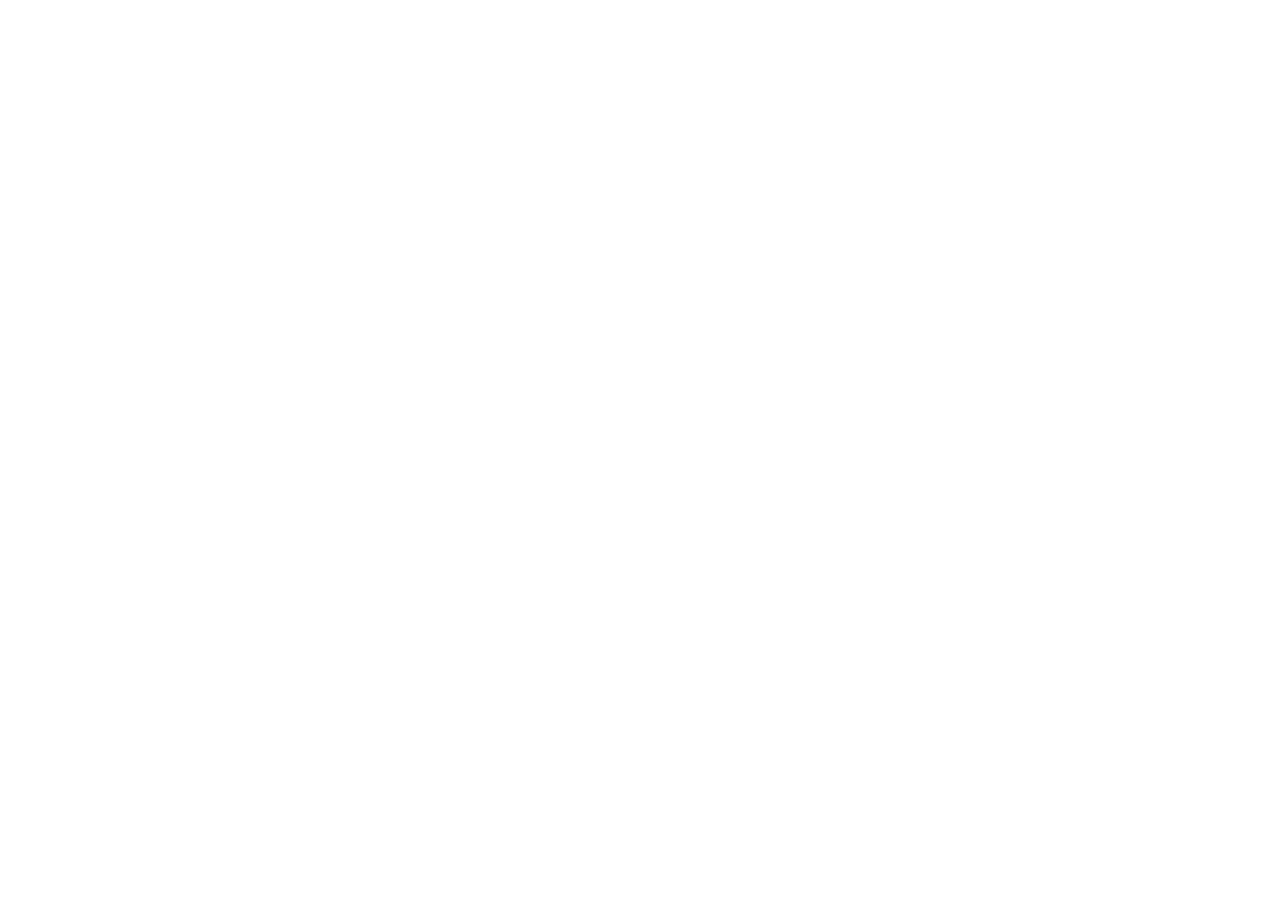
==== rock-paper-scissors.html @ cd923a7a "Add script links, first commit." ====
<!DOCTYPE html>
<html lang="en">
<head>
  <meta charset="UTF-8">
  <meta http-equiv="X-UA-Compatible" content="IE=edge">
  <meta name="viewport" content="width=device-width, initial-scale=1.0">
  <title>Document</title>
</head>
<body>
  <script src="./script.js"></script>
</body>
</html>
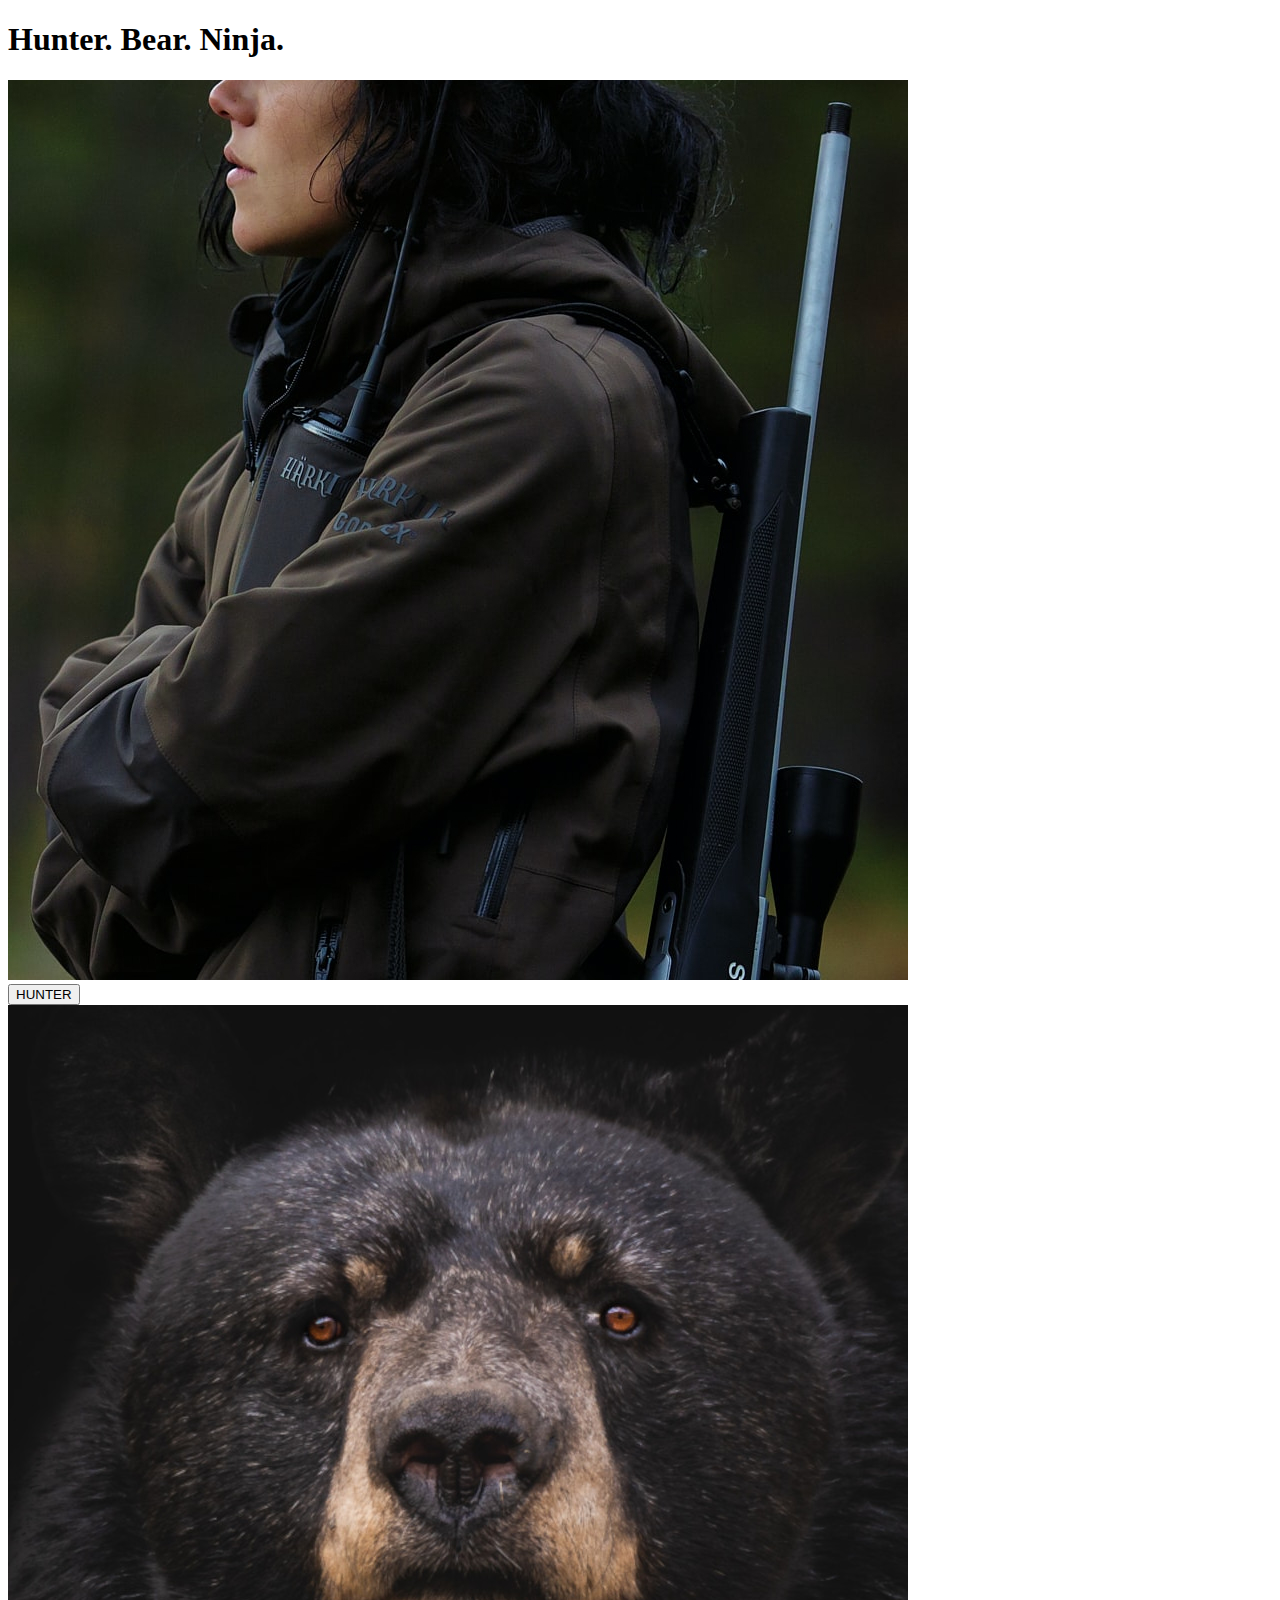
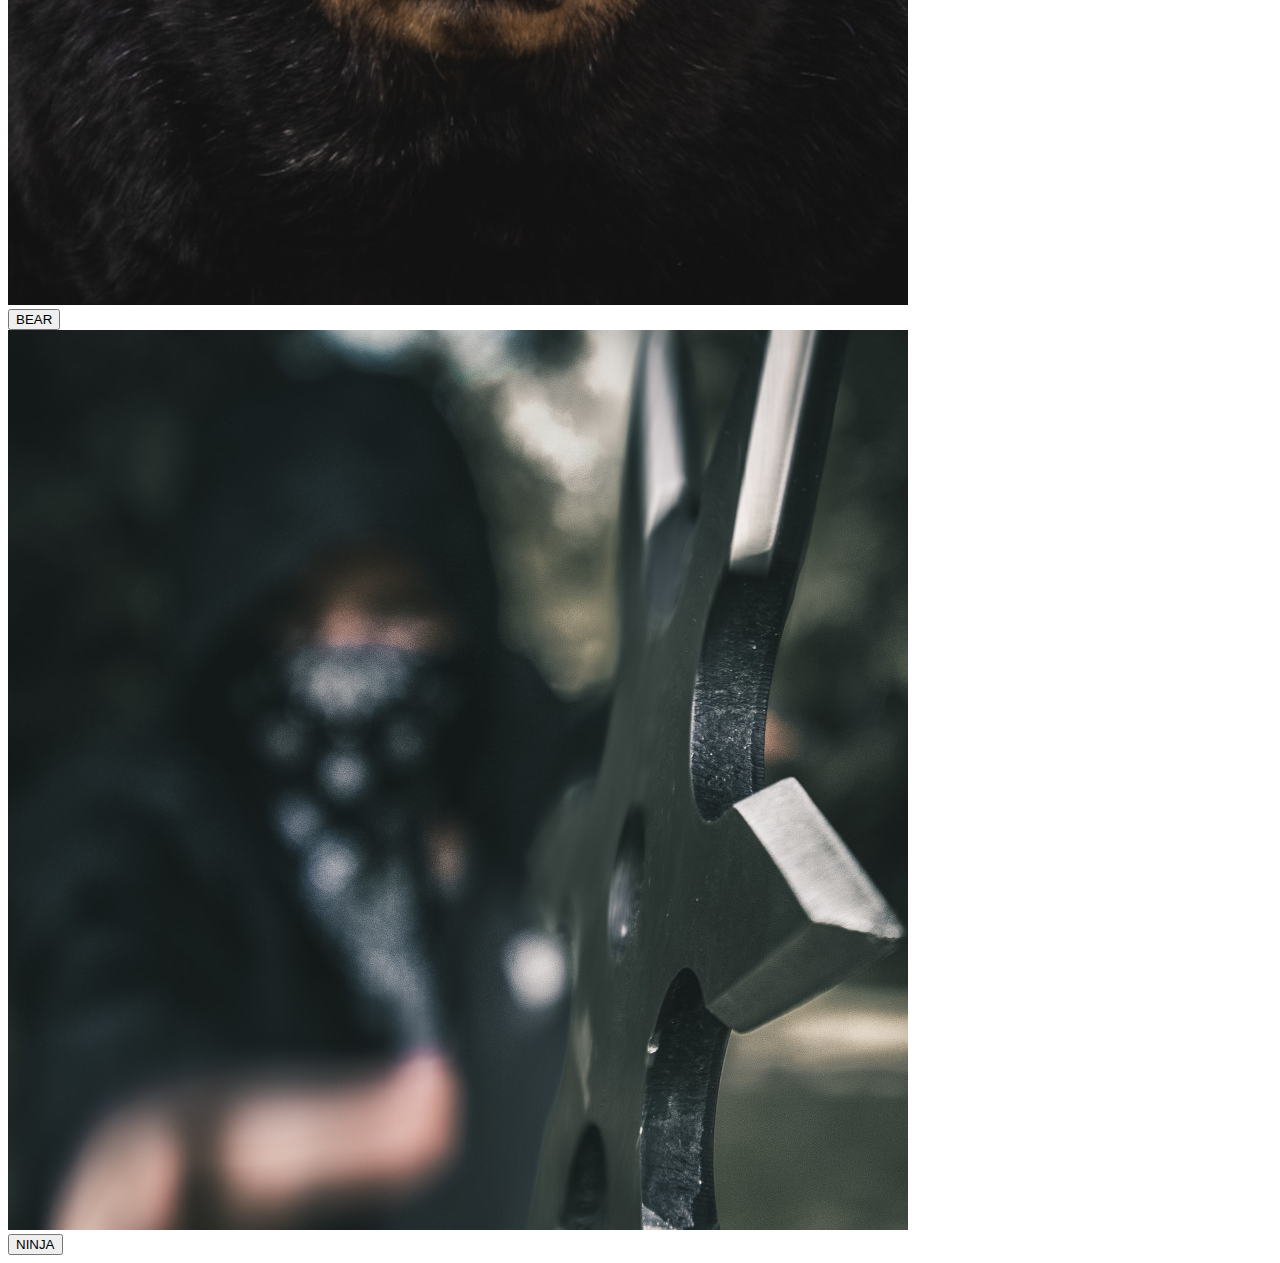
==== commit 3c76275f: "Frame the html page with divs and give it some structure" ====
--- a/rock-paper-scissors.html
+++ b/rock-paper-scissors.html
@@ -1,12 +1,140 @@
 <!DOCTYPE html>
 <html lang="en">
-<head>
-  <meta charset="UTF-8">
-  <meta http-equiv="X-UA-Compatible" content="IE=edge">
-  <meta name="viewport" content="width=device-width, initial-scale=1.0">
-  <title>Document</title>
-</head>
-<body>
-  <script src="./script.js"></script>
-</body>
+  <head>
+    <meta charset="UTF-8">
+    <meta http-equiv="X-UA-Compatible" content="IE=edge">
+    <meta name="viewport" content="width=device-width, initial-scale=1.0">
+    <script src="./script.js" defer></script>
+    <title>Document</title>
+  </head>
+  <body>
+    <div class="background">
+      <div class="foreground">
+        <!-- basically a body div -->
+        <div class="content">
+          <!-- the title and rules -->
+          <div class="header">
+            <div class="title">
+              <h1>
+                Hunter. Bear. Ninja.
+              </h1>
+            </div>
+            <div class="rules">
+
+
+            </div>
+          </div>
+          <!-- Player choice section -->
+          <div class="choices">
+            <div class="choice one">
+              <div class="image-box">
+                <div class="image-box player">
+                  <img src="./images/hunter-900.jpg" alt="">
+                </div>
+              </div>
+              <div class="button">
+                <button>HUNTER</button>
+              </div>
+            </div>
+            <div class="choice two">
+              <div class="image-box">
+                <div class="image-box player">
+                  <img src="./images/bear-900.jpg" alt="">
+                </div>
+              </div>
+              <div class="button">
+                <button>BEAR</button>
+              </div>
+            </div>
+            <div class="choice three">
+              <div class="image-box">
+                <div class="image-box player">
+                  <img src="./images/ninja-900-2.jpg" alt="">
+                </div>
+              </div>
+              <div class="button">
+                <button>NINJA</button>
+              </div>
+            </div>
+
+            
+          </div>
+          <!-- display section -->
+          <div class="display">
+            <div class="text winner">
+
+            </div>
+            <div class="text loser">
+
+            </div>
+            <div class="text tie">
+
+            </div>
+            <div class="text thinking">
+
+            </div>
+
+          </div>
+          <!-- scoreboard section -->
+          <div class="scoreboard">
+            <div class="scores">
+
+            </div>
+            <div id="player-wins">
+              <div class="text">
+
+              </div>
+
+            </div>
+            <div id="ties">
+              <div class="text">
+                
+              </div>
+
+            </div>
+            <div id="computer-wins">
+              <div class="text">
+                
+              </div>
+
+            </div>
+
+          </div>
+          <!-- footer section -->
+          <div class="footer">
+            <div class="credits">
+
+            </div>
+          </div>
+
+
+        </div>
+
+
+      </div>
+    </div>
+
+
+
+
+
+
+
+
+
+
+
+
+
+
+
+
+
+
+
+
+
+
+
+  </body>
 </html>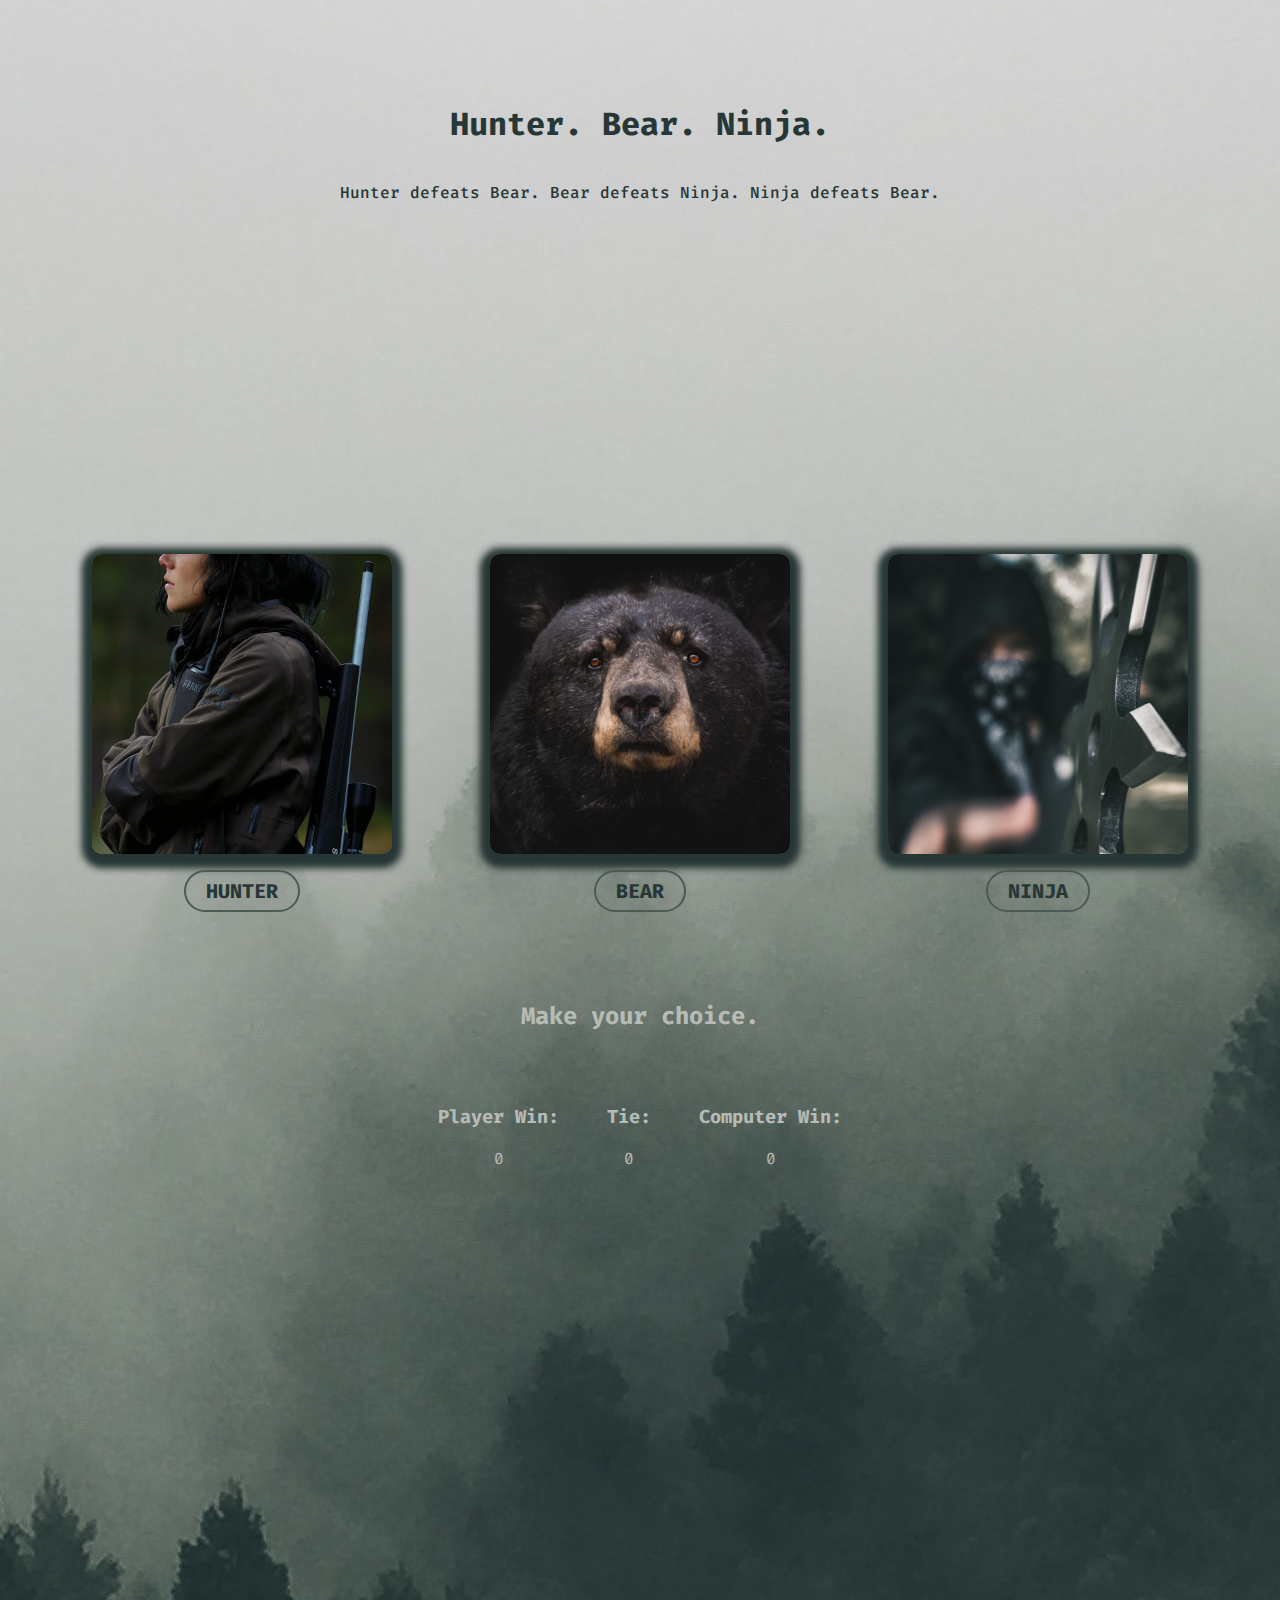
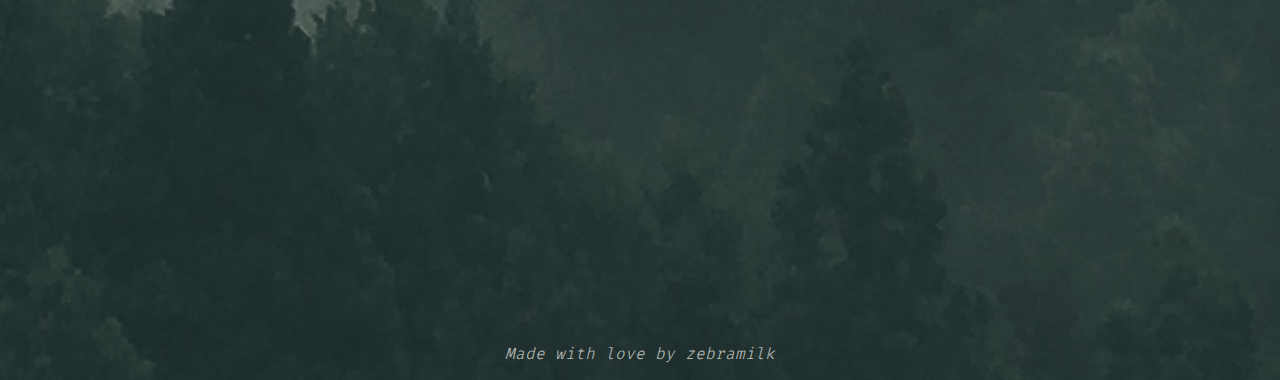
==== commit 01f8a002: "Add images, align content, fiddle with CSS a bit" ====
--- a/rock-paper-scissors.html
+++ b/rock-paper-scissors.html
@@ -4,7 +4,11 @@
     <meta charset="UTF-8">
     <meta http-equiv="X-UA-Compatible" content="IE=edge">
     <meta name="viewport" content="width=device-width, initial-scale=1.0">
-    <script src="./script.js" defer></script>
+    <!--<script src="./script.js" defer></script>-->
+    <link rel="preconnect" href="https://fonts.googleapis.com">
+    <link rel="preconnect" href="https://fonts.gstatic.com" crossorigin>
+    <link href="https://fonts.googleapis.com/css2?family=Fira+Code&display=swap" rel="stylesheet"> 
+    <link href="./style.css" rel="stylesheet">
     <title>Document</title>
   </head>
   <body>
@@ -20,97 +24,108 @@
               </h1>
             </div>
             <div class="rules">
-
-
+              <p id="rules">
+                Hunter defeats Bear. Bear defeats Ninja. Ninja defeats Bear.
+              </p>
             </div>
           </div>
-          <!-- Player choice section -->
-          <div class="choices">
-            <div class="choice one">
-              <div class="image-box">
-                <div class="image-box player">
-                  <img src="./images/hunter-900.jpg" alt="">
+          <!-- Game contents section -->
+          <div class="game">
+            <!-- Player choice section -->
+            <div class="choices">
+              <div class="choice one">
+                <div class="image-box">
+                  <div class="image-box player">
+                    <img class="image" src="./images/hunter-900.jpg" alt="Season opener was yesterday.">
+                  </div>
+                </div>
+                <div class="button">
+                  <button>HUNTER</button>
                 </div>
               </div>
-              <div class="button">
-                <button>HUNTER</button>
+              <div class="choice two">
+                <div class="image-box">
+                  <div class="image-box player">
+                    <img class="image" src="./images/bear-900.jpg" alt="Berenstein? Bearenestein? Berenstain.">
+                  </div>
+                </div>
+                <div class="button">
+                  <button>BEAR</button>
+                </div>
+              </div>
+              <div class="choice three">
+                <div class="image-box">
+                  <div class="image-box player">
+                    <img class="image" src="./images/ninja-900-2.jpg" alt="Three of them, the sequel: Kickback">
+                  </div>
+                </div>
+                <div class="button">
+                  <button>NINJA</button>
+                </div>
+              </div>
+
+              
+            </div>
+            <!-- display section -->
+            <div class="display">
+              <div class="text winner">
+
+              </div>
+              <div class="text loser">
+
+              </div>
+              <div class="text tie">
+
+              </div>
+              <div class="text thinking">
+
+              </div>
+              <div class=" text default">
+                <h2 id="default">Make your choice.</h2>
               </div>
             </div>
-            <div class="choice two">
-              <div class="image-box">
-                <div class="image-box player">
-                  <img src="./images/bear-900.jpg" alt="">
+            <!-- scoreboard section -->
+            <div class="scoreboard">
+              <div class="scores">
+
+                <div class="score">
+                  <div id="player-wins">
+                    <h3 class="text">Player Win:</h3>
+                    <p class="text" id="player-score">
+                      0
+                    </p>
+                  </div>
+                </div>
+                <div class="score">
+                  <div id="ties">
+                    <h3 class="text">Tie:</h3>
+                    <p class="text" id="ties">
+                      0
+                    </p>
+                  </div>
+                </div>
+                <div class="score">
+                  <div id="computer-wins">
+                    <h3 class="text">Computer Win:</h3>
+                    <p class="text" id="computerscore">
+                      0
+                    </p>
+                  </div>
+
                 </div>
               </div>
-              <div class="button">
-                <button>BEAR</button>
-              </div>
             </div>
-            <div class="choice three">
-              <div class="image-box">
-                <div class="image-box player">
-                  <img src="./images/ninja-900-2.jpg" alt="">
-                </div>
-              </div>
-              <div class="button">
-                <button>NINJA</button>
-              </div>
-            </div>
-
-            
           </div>
-          <!-- display section -->
-          <div class="display">
-            <div class="text winner">
-
-            </div>
-            <div class="text loser">
-
-            </div>
-            <div class="text tie">
-
-            </div>
-            <div class="text thinking">
-
-            </div>
-
-          </div>
-          <!-- scoreboard section -->
-          <div class="scoreboard">
-            <div class="scores">
-
-            </div>
-            <div id="player-wins">
-              <div class="text">
-
-              </div>
-
-            </div>
-            <div id="ties">
-              <div class="text">
-                
-              </div>
-
-            </div>
-            <div id="computer-wins">
-              <div class="text">
-                
-              </div>
-
-            </div>
-
-          </div>
+          <div></div>
+          <div></div>
           <!-- footer section -->
           <div class="footer">
-            <div class="credits">
-
+            <div >
+              <p class="credits">Made with love by zebramilk</p>
             </div>
           </div>
 
-
         </div>
-
-
       </div>
     </div>
 
--- a/style.css
+++ b/style.css
@@ -0,0 +1,224 @@
+* {
+  font-family: "Fira Code", monospace;
+  color: #273736;
+  
+
+}
+
+img {
+  margin: 0px;
+  padding: 0px;
+}
+body {
+  margin: 0px;
+
+}
+
+.foreground {
+  background-image: url(./images/forest-2.jpg);
+  width: auto;
+  height: 1980px;
+  margin: 0;
+
+
+}
+
+.content {
+  display: flex;
+  height: 1980px;
+  flex-direction: column;
+  justify-content: space-between;
+  align-items: center;
+
+}
+
+.header {
+  justify-self: flex-start;
+  height: 300px;
+  display: flex;
+  flex-direction: column;
+  justify-content: center;
+  align-items: center;
+}
+
+h1 {
+  font-weight: 900;
+}
+
+#rules {
+  font-weight: 500;
+}
+
+.game {
+  justify-self: flex-start;
+  display: flex;
+  flex-direction: column;
+  justify-content: center;
+  align-items: center;
+}
+
+.choices {
+  display: flex;
+  flex-direction: row;
+  justify-content: space-around;
+  align-items: center;
+}
+
+.choice {
+  display: flex;
+  flex-direction: column;
+  padding: 24px;
+  width: 350px;
+  align-items: center;
+  justify-content: center;
+}
+
+.image-box {
+  margin: 0px;
+  box-shadow: 0 4px 8px 8px #273736;
+  border-radius: 10px;
+}
+
+.image-box .player {
+  width: 300px;
+  height: 300px;
+}
+
+.image {
+  border-radius: 10px;
+
+  height: 300px;
+  width: 300px;
+}
+
+button {
+  
+  margin: 16px 12px;
+  padding: .3em 1em;
+  border-style: solid;
+  border-color: #4b5a55;
+  border-radius: 2em;
+  background-color: transparent;
+  font-size: 20px;
+  font-weight: 900;
+  color: #273736;
+  transition: background-color .2s;
+  transition-timing-function: ease;
+}
+
+button:hover {
+  background-color: #b6bbb5;
+}
+
+.text {
+  color: #b6bbb5;
+}
+
+h2 {
+  color: #b6bbb5;
+}
+
+.display {
+  display: flex;
+  flex-direction: column;
+  justify-content: center;
+  margin: 2%;
+  height: 5rem;
+  width: 20rem;
+  
+  text-align: center;
+
+}
+
+.scoreboard {
+  margin: 2%;
+  display: flex;
+  height: 4rem;
+  justify-content: center;
+  align-items: center;
+}
+
+.scores {
+  display: flex;
+  justify-content: space-between;
+}
+
+.score {
+  margin: 24px;
+  align-items: center;
+  text-align: center;
+  color: #b6bbb5;
+}
+
+.footer {
+  
+  display: flex;
+  flex-direction: column;
+  justify-content: flex-end;
+  height: 100px;
+  width: 100%;
+}
+
+ .credits {
+  color: #b6bbb5;
+  font-weight: 300;
+  font-style: italic;
+  text-align: center;
+ }
+
+
+
+
+
+
+
+
+
+
+
+
+
+
+
+
+
+
+
+
+
+
+
+
+
+/* These settins apply fancy stuff, like animations and things, transforms.. */
+
+.fade-in:hover {
+  animation-name: FadeIn;
+  animation-duration: .5s;
+  transition-timing-function: ease;
+}
+
+.fade-out:hover {
+  animation-name: FadeOut;
+  animation-duration: .25s;
+  transition-timing-function: ease-in;
+}
+
+@keyframes FadeIn {
+  0% {
+    opacity: 0;
+  }
+  100% {
+    opacity: 1;
+  }
+}
+
+@keyframes FadeOut {
+  0% {
+    opacity: 1;
+  }
+  100% {
+    opacity: 0;
+  }
+}
+
